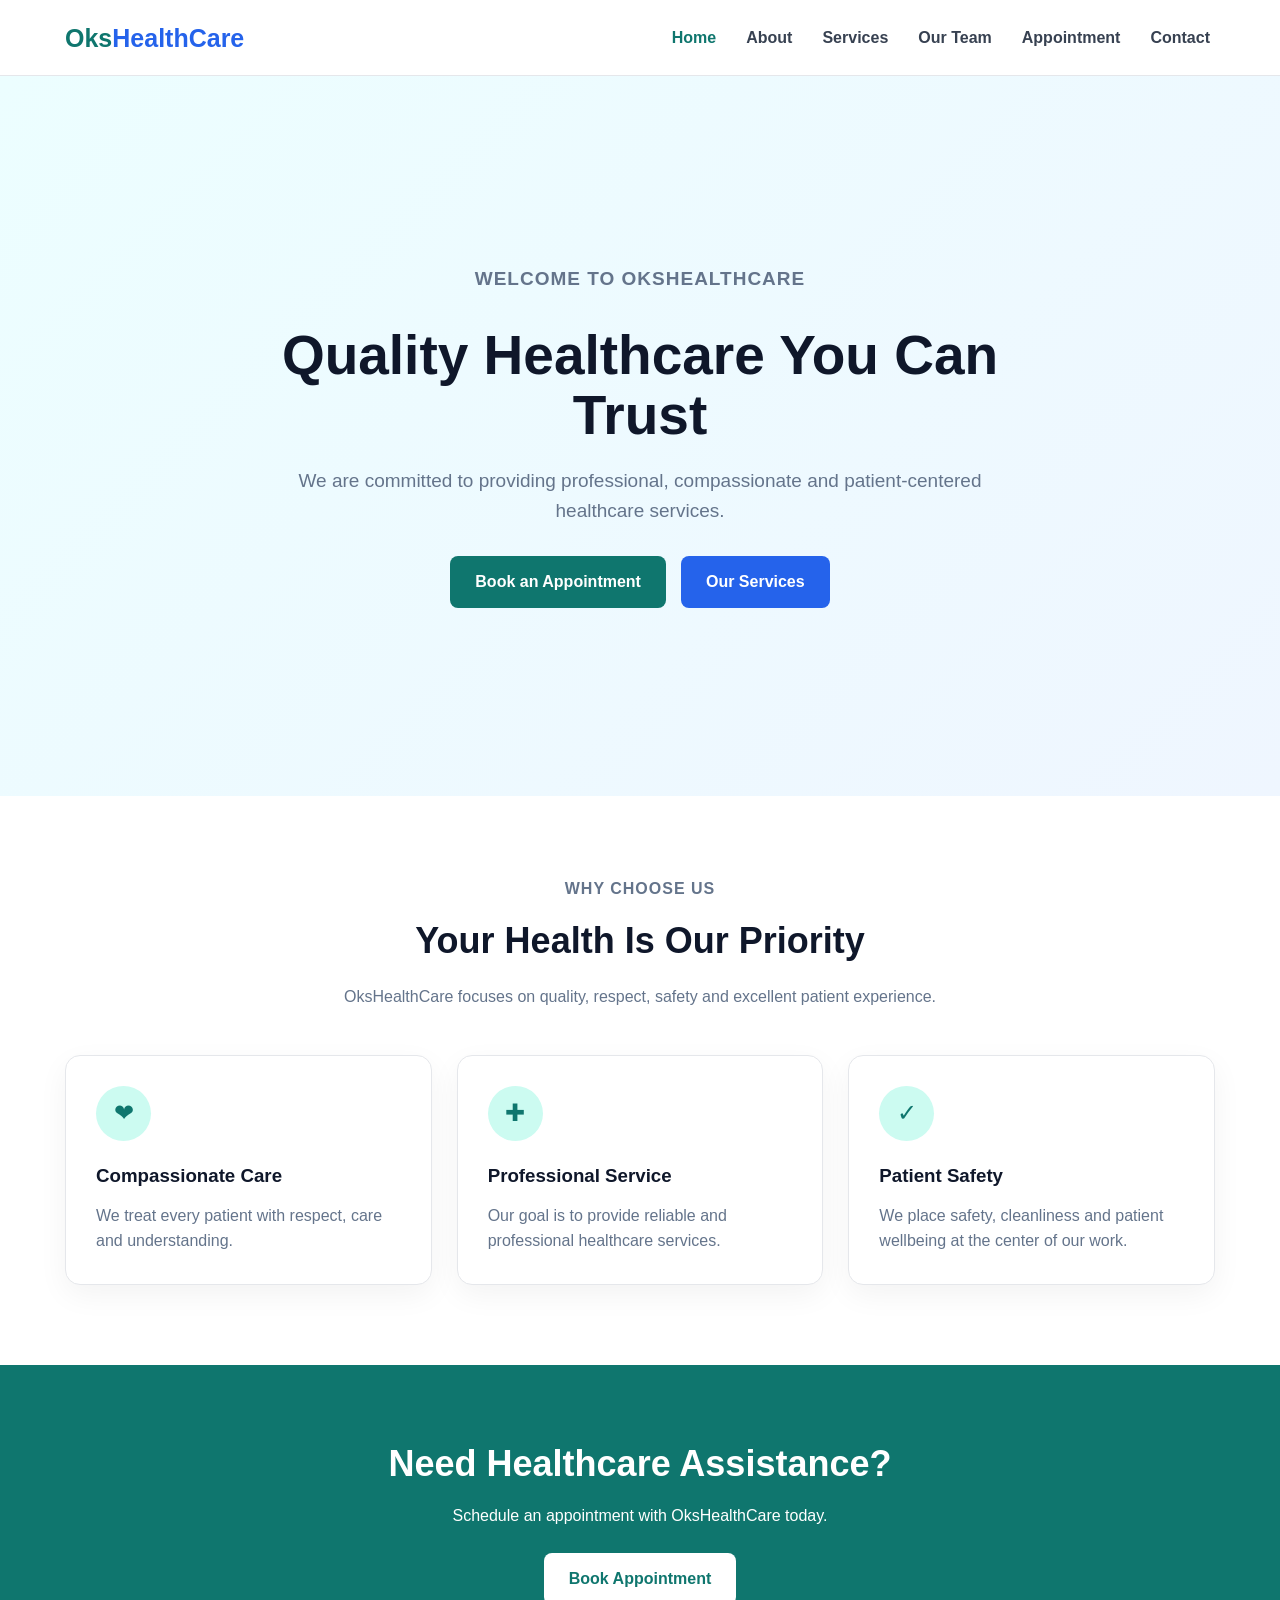
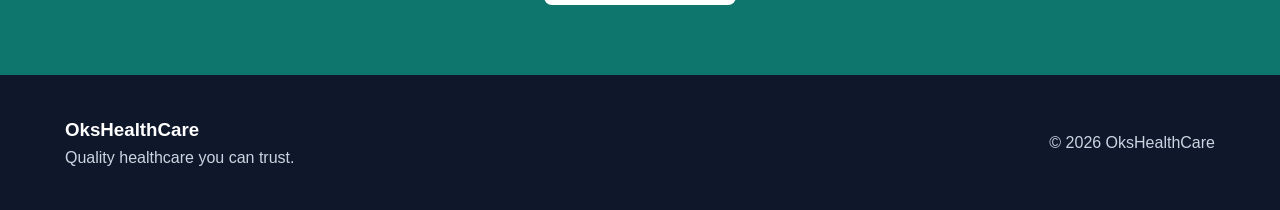
==== index.html @ ae37cdac "Create OksHealthCare website" ====
<!DOCTYPE html>
<html lang="en">

<head>
    <meta charset="UTF-8">

    <meta name="viewport"
          content="width=device-width, initial-scale=1.0">

    <title>OksHealthCare | Home</title>

    <meta name="description"
          content="OksHealthCare provides professional and compassionate healthcare services.">

    <link rel="stylesheet"
          href="styles/styles.css">
</head>


<body>

<header class="header">

    <div class="nav-container">

        <a href="index.html"
           class="logo">

            Oks<span>HealthCare</span>

        </a>


        <button class="menu-button"
                id="menuButton">
            ☰
        </button>


        <nav id="navigation">

            <a href="index.html"
               class="active">
                Home
            </a>

            <a href="about.html">
                About
            </a>

            <a href="services.html">
                Services
            </a>

            <a href="team.html">
                Our Team
            </a>

            <a href="appointment.html">
                Appointment
            </a>

            <a href="contact.html">
                Contact
            </a>

        </nav>

    </div>

</header>


<main>

    <section class="hero">

        <div class="hero-content">

            <p class="small-title">
                Welcome to OksHealthCare
            </p>

            <h1>
                Quality Healthcare
                You Can Trust
            </h1>

            <p>
                We are committed to providing
                professional, compassionate and
                patient-centered healthcare services.
            </p>


            <div class="hero-buttons">

                <a href="appointment.html"
                   class="button primary-button">

                    Book an Appointment

                </a>


                <a href="services.html"
                   class="button secondary-button">

                    Our Services

                </a>

            </div>

        </div>

    </section>


    <section class="section">

        <div class="container">

            <div class="section-heading">

                <p class="small-title">
                    Why Choose Us
                </p>

                <h2>
                    Your Health Is Our Priority
                </h2>

                <p>
                    OksHealthCare focuses on quality,
                    respect, safety and excellent
                    patient experience.
                </p>

            </div>


            <div class="card-grid">

                <article class="card">

                    <div class="card-icon">
                        ❤
                    </div>

                    <h3>
                        Compassionate Care
                    </h3>

                    <p>
                        We treat every patient with
                        respect, care and understanding.
                    </p>

                </article>


                <article class="card">

                    <div class="card-icon">
                        ✚
                    </div>

                    <h3>
                        Professional Service
                    </h3>

                    <p>
                        Our goal is to provide reliable
                        and professional healthcare
                        services.
                    </p>

                </article>


                <article class="card">

                    <div class="card-icon">
                        ✓
                    </div>

                    <h3>
                        Patient Safety
                    </h3>

                    <p>
                        We place safety, cleanliness
                        and patient wellbeing at the
                        center of our work.
                    </p>

                </article>

            </div>

        </div>

    </section>


    <section class="cta">

        <div class="container">

            <h2>
                Need Healthcare Assistance?
            </h2>

            <p>
                Schedule an appointment with
                OksHealthCare today.
            </p>

            <a href="appointment.html"
               class="button white-button">

                Book Appointment

            </a>

        </div>

    </section>

</main>


<footer>

    <div class="container footer-content">

        <div>

            <h3>
                OksHealthCare
            </h3>

            <p>
                Quality healthcare you can trust.
            </p>

        </div>


        <div>

            <p>
                © 2026 OksHealthCare
            </p>

        </div>

    </div>

</footer>


<script src="script.js"></script>

</body>

</html>
---- styles/styles.css ----
/* ==============================
   GENERAL SETTINGS
================================ */

* {
    margin: 0;
    padding: 0;
    box-sizing: border-box;
}


html {
    scroll-behavior: smooth;
}


body {
    font-family: Arial, Helvetica, sans-serif;
    background-color: #ffffff;
    color: #1f2937;
    line-height: 1.6;
}


a {
    text-decoration: none;
}


.container {
    width: 90%;
    max-width: 1150px;
    margin: auto;
}



/* ==============================
   HEADER
================================ */

.header {
    background-color: #ffffff;

    border-bottom:
        1px solid #e5e7eb;

    position: sticky;

    top: 0;

    z-index: 1000;
}


.nav-container {
    width: 90%;

    max-width: 1150px;

    margin: auto;

    min-height: 75px;

    display: flex;

    justify-content:
        space-between;

    align-items: center;
}


.logo {
    font-size: 25px;

    font-weight: bold;

    color: #0f766e;
}


.logo span {
    color: #2563eb;
}


nav {
    display: flex;

    align-items: center;

    gap: 20px;
}


nav a {
    color: #374151;

    font-weight: 600;

    padding:
        10px 5px;
}


nav a:hover {
    color: #0f766e;
}


nav a.active {
    color: #0f766e;
}



/* ==============================
   MOBILE MENU BUTTON
================================ */

.menu-button {
    display: none;

    border: none;

    background: none;

    font-size: 28px;

    cursor: pointer;

    color: #0f766e;
}



/* ==============================
   HERO SECTION
================================ */

.hero {
    min-height: 80vh;

    display: flex;

    align-items: center;

    background:
        linear-gradient(
            135deg,
            #ecfeff,
            #eff6ff
        );

    padding:
        80px 5%;
}


.hero-content {
    max-width: 750px;

    margin:
        0 auto;

    text-align: center;
}


.small-title {
    color: #0f766e;

    font-weight: bold;

    margin-bottom: 10px;

    text-transform: uppercase;

    letter-spacing: 1px;
}


.hero h1 {
    font-size: 55px;

    line-height: 1.1;

    color: #0f172a;

    margin-bottom: 20px;
}


.hero p {
    font-size: 19px;

    color: #64748b;

    margin-bottom: 30px;
}


.hero-buttons {
    display: flex;

    justify-content: center;

    gap: 15px;

    flex-wrap: wrap;
}



/* ==============================
   BUTTONS
================================ */

.button {
    display: inline-block;

    padding:
        13px 25px;

    border-radius: 8px;

    font-weight: bold;

    border: none;

    cursor: pointer;

    font-size: 16px;
}


.primary-button {
    background-color:
        #0f766e;

    color: white;
}


.primary-button:hover {
    background-color:
        #115e59;
}


.secondary-button {
    background-color:
        #2563eb;

    color: white;
}


.secondary-button:hover {
    background-color:
        #1d4ed8;
}


.white-button {
    background-color:
        white;

    color: #0f766e;
}



/* ==============================
   GENERAL SECTIONS
================================ */

.section {
    padding:
        80px 0;
}


.light-section {
    background-color:
        #f8fafc;
}


.section-heading {
    text-align: center;

    max-width: 700px;

    margin:
        0 auto 45px;
}


.section-heading h2 {
    font-size: 36px;

    margin-bottom: 15px;

    color: #0f172a;
}


.section-heading p {
    color: #64748b;
}



/* ==============================
   CARDS
================================ */

.card-grid {
    display: grid;

    grid-template-columns:
        repeat(3, 1fr);

    gap: 25px;
}


.card {
    background:
        #ffffff;

    padding: 30px;

    border-radius: 15px;

    border:
        1px solid #e5e7eb;

    box-shadow:
        0 10px 30px
        rgba(0, 0, 0, 0.05);
}


.card:hover {
    transform:
        translateY(-5px);

    transition:
        0.3s;
}


.card h3 {
    margin-bottom:
        12px;

    color:
        #0f172a;
}


.card p {
    color:
        #64748b;
}


.card-icon {
    width: 55px;

    height: 55px;

    background:
        #ccfbf1;

    color:
        #0f766e;

    border-radius:
        50%;

    display:
        flex;

    align-items:
        center;

    justify-content:
        center;

    font-size:
        24px;

    margin-bottom:
        20px;
}



/* ==============================
   PAGE BANNER
================================ */

.page-banner {
    background:
        linear-gradient(
            135deg,
            #0f766e,
            #2563eb
        );

    color: white;

    padding:
        90px 0;

    text-align:
        center;
}


.page-banner h1 {
    font-size:
        45px;

    margin-bottom:
        10px;
}


.page-banner p {
    font-size:
        18px;
}



/* ==============================
   ABOUT PAGE
================================ */

.about-grid {
    display: grid;

    grid-template-columns:
        1fr 1fr;

    gap: 50px;

    align-items:
        center;
}


.about-grid h2 {
    font-size:
        38px;

    margin-bottom:
        20px;
}


.about-grid p {
    margin-bottom:
        18px;

    color:
        #64748b;
}


.info-box {
    background:
        #f0fdfa;

    padding:
        35px;

    border-radius:
        15px;
}


.info-box h3 {
    color:
        #0f766e;

    margin-bottom:
        8px;
}



/* ==============================
   TEAM PAGE
================================ */

.team-card {
    text-align:
        center;
}


.team-photo {
    width:
        100px;

    height:
        100px;

    margin:
        0 auto 20px;

    border-radius:
        50%;

    background:
        #e0f2fe;

    display:
        flex;

    align-items:
        center;

    justify-content:
        center;

    font-size:
        45px;
}


.job-title {
    color:
        #0f766e !important;

    font-weight:
        bold;
}



/* ==============================
   APPOINTMENT FORM
================================ */

.form-container {
    max-width:
        700px;
}


form {
    background:
        white;

    padding:
        35px;

    border-radius:
        15px;

    border:
        1px solid #e5e7eb;

    box-shadow:
        0 10px 30px
        rgba(0,0,0,0.05);
}


.form-group {
    margin-bottom:
        20px;
}


.form-group label {
    display:
        block;

    margin-bottom:
        8px;

    font-weight:
        bold;
}


.form-group input,
.form-group select {

    width:
        100%;

    padding:
        13px;

    border:
        1px solid #d1d5db;

    border-radius:
        7px;

    font-size:
        16px;
}


.form-group input:focus,
.form-group select:focus {

    outline:
        2px solid #99f6e4;

    border-color:
        #0f766e;
}


.form-message {
    margin-top:
        20px;

    font-weight:
        bold;

    color:
        #0f766e;
}


.privacy-note {
    background:
        #fefce8;

    border:
        1px solid #fde68a;

    padding:
        20px;

    border-radius:
        10px;

    margin-top:
        25px;
}



/* ==============================
   CONTACT PAGE
================================ */

.contact-grid {
    display:
        grid;

    grid-template-columns:
        repeat(2, 1fr);

    gap:
        20px;
}


.contact-card {
    background:
        #f8fafc;

    padding:
        30px;

    border-radius:
        15px;

    border:
        1px solid #e5e7eb;
}


.contact-card h3 {
    color:
        #0f766e;

    margin-bottom:
        10px;
}



/* ==============================
   CALL TO ACTION
================================ */

.cta {
    background:
        #0f766e;

    color:
        white;

    text-align:
        center;

    padding:
        70px 20px;
}


.cta h2 {
    font-size:
        36px;

    margin-bottom:
        10px;
}


.cta p {
    margin-bottom:
        25px;
}



/* ==============================
   FOOTER
================================ */

footer {
    background:
        #0f172a;

    color:
        white;

    padding:
        40px 0;
}


.footer-content {
    display:
        flex;

    justify-content:
        space-between;

    align-items:
        center;

    gap:
        20px;
}


footer p {
    color:
        #cbd5e1;
}



/* ==============================
   TABLET
================================ */

@media
(max-width: 900px) {

    .card-grid {
        grid-template-columns:
            repeat(2, 1fr);
    }


    .about-grid {
        grid-template-columns:
            1fr;
    }


    .hero h1 {
        font-size:
            45px;
    }

}



/* ==============================
   MOBILE PHONE
================================ */

@media
(max-width: 700px) {

    .menu-button {
        display:
            block;
    }


    nav {
        display:
            none;

        position:
            absolute;

        top:
            75px;

        left:
            0;

        width:
            100%;

        background:
            white;

        flex-direction:
            column;

        padding:
            20px;

        border-bottom:
            1px solid #e5e7eb;
    }


    nav.show {
        display:
            flex;
    }


    nav a {
        width:
            100%;

        text-align:
            center;

        padding:
            12px;
    }


    .hero {
        min-height:
            70vh;

        padding:
            60px 20px;
    }


    .hero h1 {
        font-size:
            36px;
    }


    .hero p {
        font-size:
            17px;
    }


    .page-banner {
        padding:
            60px 20px;
    }


    .page-banner h1 {
        font-size:
            34px;
    }


    .card-grid {
        grid-template-columns:
            1fr;
    }


    .contact-grid {
        grid-template-columns:
            1fr;
    }


    .section {
        padding:
            55px 0;
    }


    .section-heading h2 {
        font-size:
            30px;
    }


    .footer-content {
        flex-direction:
            column;

        text-align:
            center;
    }


    form {
        padding:
            22px;
    }

}
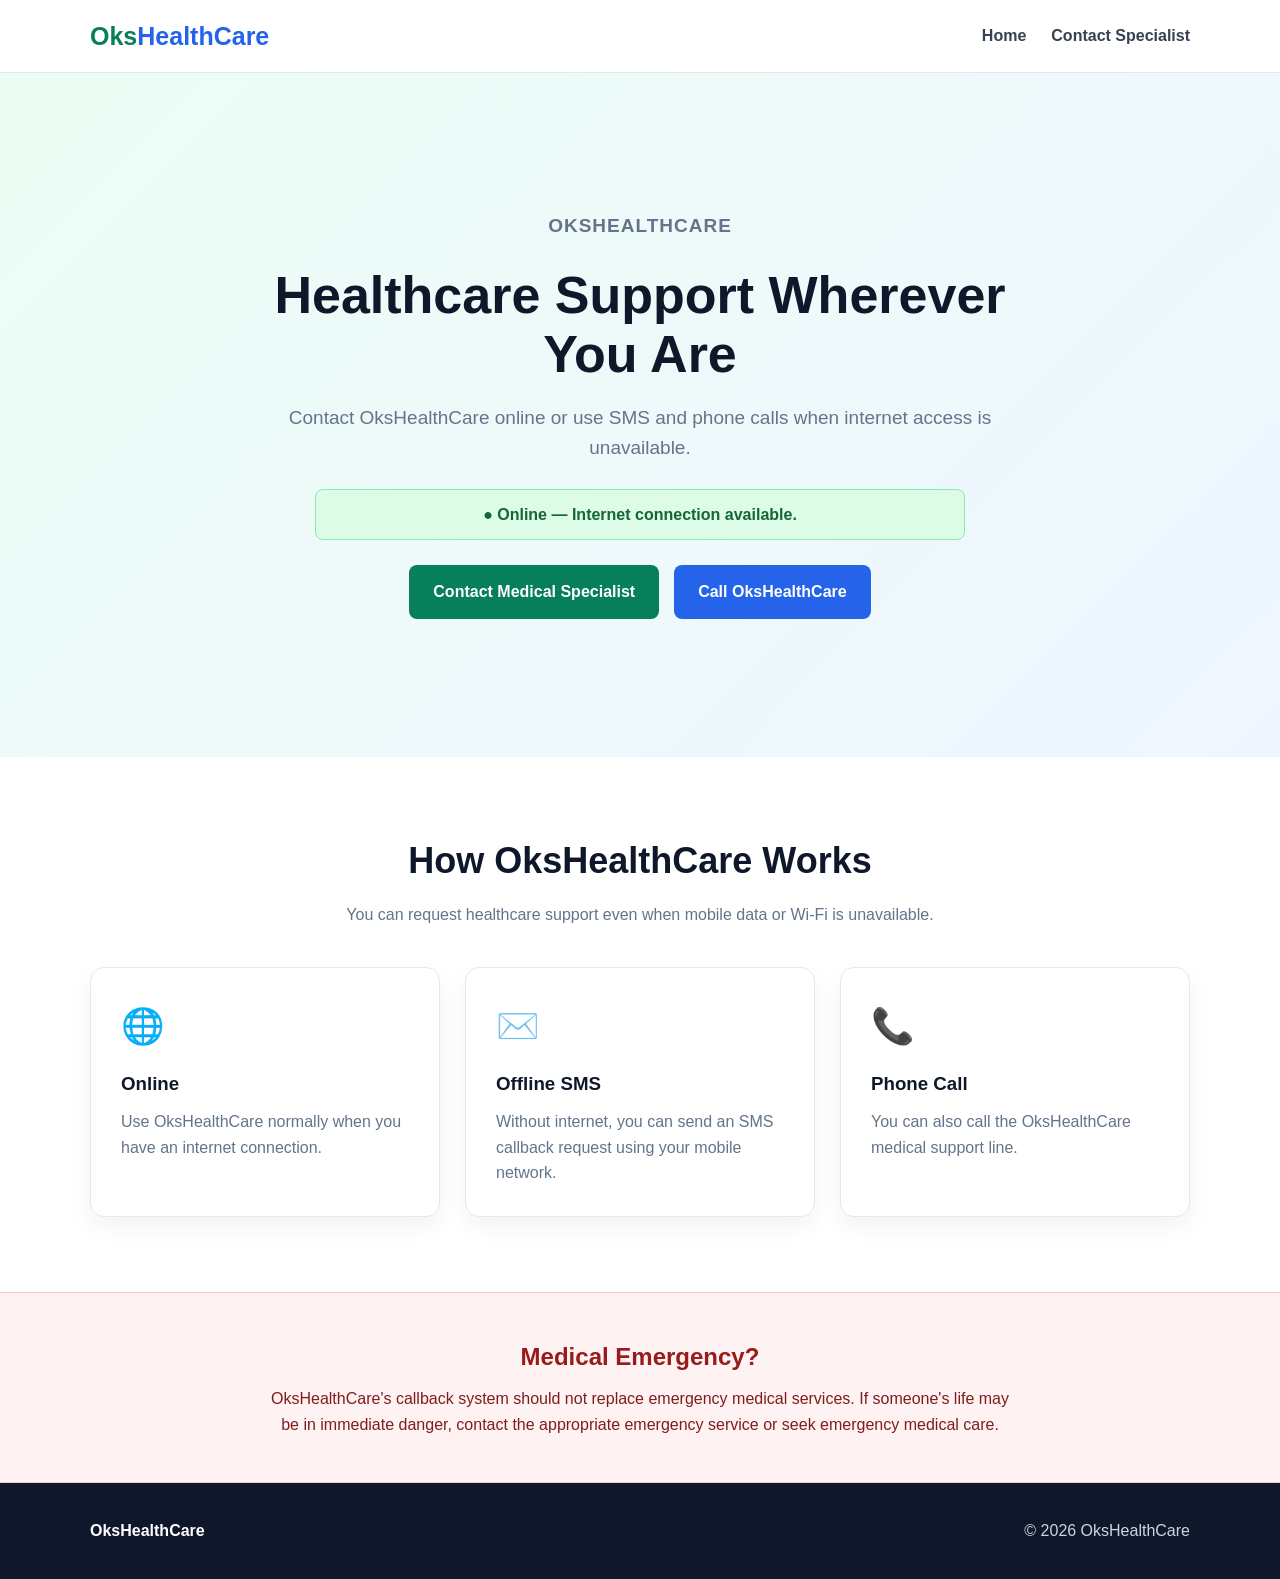
==== commit e00cc812: "Add OksHealthCare offline communication" ====
--- a/index.html
+++ b/index.html
@@ -7,13 +7,19 @@
     <meta name="viewport"
           content="width=device-width, initial-scale=1.0">
 
-    <title>OksHealthCare | Home</title>
+    <title>OksHealthCare</title>
 
     <meta name="description"
-          content="OksHealthCare provides professional and compassionate healthcare services.">
+          content="OksHealthCare - Healthcare support online and offline.">
+
+    <meta name="theme-color"
+          content="#087f5b">
 
     <link rel="stylesheet"
-          href="styles/styles.css">
+          href="/css/styles.css">
+
+    <link rel="manifest"
+          href="manifest.webmanifest">
 </head>
 
 
@@ -23,47 +29,33 @@
 
     <div class="nav-container">
 
-        <a href="index.html"
-           class="logo">
+        <a class="logo"
+           href="./index.html">
 
             Oks<span>HealthCare</span>
 
         </a>
 
 
-        <button class="menu-button"
-                id="menuButton">
+        <button id="menuButton"
+                class="menu-button"
+                aria-label="Open menu">
+
             ☰
+
         </button>
 
 
         <nav id="navigation">
 
-            <a href="index.html"
-               class="active">
+            <a href="./index.html">
                 Home
             </a>
 
-            <a href="about.html">
-                About
+            <a href="./specialist.html">
+                Contact Specialist
             </a>
 
-            <a href="services.html">
-                Services
-            </a>
-
-            <a href="team.html">
-                Our Team
-            </a>
-
-            <a href="appointment.html">
-                Appointment
-            </a>
-
-            <a href="contact.html">
-                Contact
-            </a>
-
         </nav>
 
     </div>
@@ -75,38 +67,46 @@
 
     <section class="hero">
 
-        <div class="hero-content">
+        <div class="container hero-content">
 
             <p class="small-title">
-                Welcome to OksHealthCare
+                OksHealthCare
             </p>
 
             <h1>
-                Quality Healthcare
-                You Can Trust
+                Healthcare Support
+                Wherever You Are
             </h1>
 
             <p>
-                We are committed to providing
-                professional, compassionate and
-                patient-centered healthcare services.
+                Contact OksHealthCare online or use
+                SMS and phone calls when internet
+                access is unavailable.
             </p>
 
 
+            <div id="connectionStatus"
+                 class="connection-status">
+
+                Checking connection...
+
+            </div>
+
+
             <div class="hero-buttons">
 
-                <a href="appointment.html"
+                <a href="./specialist.html"
                    class="button primary-button">
 
-                    Book an Appointment
+                    Contact Medical Specialist
 
                 </a>
 
 
-                <a href="services.html"
+                <a href="tel:+233559202450"
                    class="button secondary-button">
 
-                    Our Services
+                    Call OksHealthCare
 
                 </a>
 
@@ -123,20 +123,15 @@
 
             <div class="section-heading">
 
-                <p class="small-title">
-                    Why Choose Us
+                <h2>
+                    How OksHealthCare Works
+                </h2>
+
+                <p>
+                    You can request healthcare support
+                    even when mobile data or Wi-Fi is unavailable.
                 </p>
 
-                <h2>
-                    Your Health Is Our Priority
-                </h2>
-
-                <p>
-                    OksHealthCare focuses on quality,
-                    respect, safety and excellent
-                    patient experience.
-                </p>
-
             </div>
 
 
@@ -144,17 +139,17 @@
 
                 <article class="card">
 
-                    <div class="card-icon">
-                        ❤
+                    <div class="icon">
+                        🌐
                     </div>
 
                     <h3>
-                        Compassionate Care
+                        Online
                     </h3>
 
                     <p>
-                        We treat every patient with
-                        respect, care and understanding.
+                        Use OksHealthCare normally when
+                        you have an internet connection.
                     </p>
 
                 </article>
@@ -162,18 +157,18 @@
 
                 <article class="card">
 
-                    <div class="card-icon">
-                        ✚
+                    <div class="icon">
+                        ✉️
                     </div>
 
                     <h3>
-                        Professional Service
+                        Offline SMS
                     </h3>
 
                     <p>
-                        Our goal is to provide reliable
-                        and professional healthcare
-                        services.
+                        Without internet, you can send
+                        an SMS callback request using
+                        your mobile network.
                     </p>
 
                 </article>
@@ -181,18 +176,17 @@
 
                 <article class="card">
 
-                    <div class="card-icon">
-                        ✓
+                    <div class="icon">
+                        📞
                     </div>
 
                     <h3>
-                        Patient Safety
+                        Phone Call
                     </h3>
 
                     <p>
-                        We place safety, cleanliness
-                        and patient wellbeing at the
-                        center of our work.
+                        You can also call the
+                        OksHealthCare medical support line.
                     </p>
 
                 </article>
@@ -204,26 +198,22 @@
     </section>
 
 
-    <section class="cta">
+    <section class="emergency-section">
 
         <div class="container">
 
             <h2>
-                Need Healthcare Assistance?
+                Medical Emergency?
             </h2>
 
             <p>
-                Schedule an appointment with
-                OksHealthCare today.
+                OksHealthCare's callback system should not
+                replace emergency medical services.
+                If someone's life may be in immediate danger,
+                contact the appropriate emergency service
+                or seek emergency medical care.
             </p>
 
-            <a href="appointment.html"
-               class="button white-button">
-
-                Book Appointment
-
-            </a>
-
         </div>
 
     </section>
@@ -235,34 +225,20 @@
 
     <div class="container footer-content">
 
-        <div>
-
-            <h3>
-                OksHealthCare
-            </h3>
-
-            <p>
-                Quality healthcare you can trust.
-            </p>
-
-        </div>
-
-
-        <div>
-
-            <p>
-                © 2026 OksHealthCare
-            </p>
-
-        </div>
+        <strong>
+            OksHealthCare
+        </strong>
+
+        <p>
+            © 2026 OksHealthCare
+        </p>
 
     </div>
 
 </footer>
 
 
-<script src="script.js"></script>
+<script src="./app.js"></script>
 
 </body>
-
 </html>
--- a/css/styles.css
+++ b/css/styles.css
@@ -0,0 +1,834 @@
+/* ==================================
+   GENERAL
+================================== */
+
+* {
+    margin: 0;
+    padding: 0;
+    box-sizing: border-box;
+}
+
+
+html {
+    scroll-behavior: smooth;
+}
+
+
+body {
+    font-family:
+        Arial,
+        Helvetica,
+        sans-serif;
+
+    background: #ffffff;
+
+    color: #1f2937;
+
+    line-height: 1.6;
+}
+
+
+a {
+    text-decoration: none;
+}
+
+
+.container {
+    width: 90%;
+
+    max-width: 1100px;
+
+    margin: auto;
+}
+
+
+
+/* ==================================
+   HEADER
+================================== */
+
+.header {
+    background: white;
+
+    border-bottom:
+        1px solid #e5e7eb;
+
+    position: sticky;
+
+    top: 0;
+
+    z-index: 1000;
+}
+
+
+.nav-container {
+    width: 90%;
+
+    max-width: 1100px;
+
+    margin: auto;
+
+    min-height: 72px;
+
+    display: flex;
+
+    align-items: center;
+
+    justify-content:
+        space-between;
+}
+
+
+.logo {
+    color: #087f5b;
+
+    font-size: 25px;
+
+    font-weight: bold;
+}
+
+
+.logo span {
+    color: #2563eb;
+}
+
+
+nav {
+    display: flex;
+
+    gap: 25px;
+
+    align-items: center;
+}
+
+
+nav a {
+    color: #374151;
+
+    font-weight: bold;
+}
+
+
+nav a:hover {
+    color: #087f5b;
+}
+
+
+.menu-button {
+    display: none;
+
+    border: none;
+
+    background: transparent;
+
+    color: #087f5b;
+
+    font-size: 28px;
+
+    cursor: pointer;
+}
+
+
+
+/* ==================================
+   HERO
+================================== */
+
+.hero {
+    min-height: 76vh;
+
+    display: flex;
+
+    align-items: center;
+
+    background:
+        linear-gradient(
+            135deg,
+            #ecfdf5,
+            #eff6ff
+        );
+
+    padding:
+        80px 0;
+}
+
+
+.hero-content {
+    text-align: center;
+
+    max-width: 800px;
+}
+
+
+.small-title {
+    color: #087f5b;
+
+    text-transform: uppercase;
+
+    font-weight: bold;
+
+    letter-spacing: 1px;
+
+    margin-bottom: 10px;
+}
+
+
+.hero h1 {
+    color: #0f172a;
+
+    font-size: 52px;
+
+    line-height: 1.12;
+
+    margin-bottom: 20px;
+}
+
+
+.hero p {
+    color: #64748b;
+
+    font-size: 19px;
+
+    margin-bottom: 25px;
+}
+
+
+.hero-buttons {
+    display: flex;
+
+    justify-content: center;
+
+    gap: 15px;
+
+    flex-wrap: wrap;
+
+    margin-top: 25px;
+}
+
+
+
+/* ==================================
+   BUTTONS
+================================== */
+
+.button {
+    display: inline-block;
+
+    padding:
+        14px 24px;
+
+    border-radius: 8px;
+
+    font-size: 16px;
+
+    font-weight: bold;
+
+    border: none;
+
+    cursor: pointer;
+
+    text-align: center;
+}
+
+
+.primary-button {
+    background: #087f5b;
+
+    color: white;
+}
+
+
+.primary-button:hover {
+    background: #066649;
+}
+
+
+.secondary-button {
+    background: #2563eb;
+
+    color: white;
+}
+
+
+.secondary-button:hover {
+    background: #1d4ed8;
+}
+
+
+.full-button {
+    width: 100%;
+}
+
+
+
+/* ==================================
+   CONNECTION STATUS
+================================== */
+
+.connection-status {
+    border-radius: 8px;
+
+    padding: 12px 16px;
+
+    margin:
+        20px auto;
+
+    max-width: 650px;
+
+    font-weight: bold;
+}
+
+
+.connection-status.online {
+    background: #dcfce7;
+
+    border:
+        1px solid #86efac;
+
+    color: #166534;
+}
+
+
+.connection-status.offline {
+    background: #ffedd5;
+
+    border:
+        1px solid #fdba74;
+
+    color: #9a3412;
+}
+
+
+
+/* ==================================
+   SECTIONS
+================================== */
+
+.section {
+    padding:
+        75px 0;
+}
+
+
+.section-heading {
+    text-align: center;
+
+    max-width: 700px;
+
+    margin:
+        0 auto 40px;
+}
+
+
+.section-heading h2 {
+    font-size: 36px;
+
+    color: #0f172a;
+
+    margin-bottom: 12px;
+}
+
+
+.section-heading p {
+    color: #64748b;
+}
+
+
+
+/* ==================================
+   CARDS
+================================== */
+
+.card-grid {
+    display: grid;
+
+    grid-template-columns:
+        repeat(3, 1fr);
+
+    gap: 25px;
+}
+
+
+.card {
+    border:
+        1px solid #e5e7eb;
+
+    border-radius: 14px;
+
+    padding: 30px;
+
+    background: white;
+
+    box-shadow:
+        0 10px 25px
+        rgba(0,0,0,0.05);
+}
+
+
+.card h3 {
+    color: #0f172a;
+
+    margin-bottom: 10px;
+}
+
+
+.card p {
+    color: #64748b;
+}
+
+
+.icon {
+    font-size: 35px;
+
+    margin-bottom: 15px;
+}
+
+
+
+/* ==================================
+   PAGE BANNER
+================================== */
+
+.page-banner {
+    background:
+        linear-gradient(
+            135deg,
+            #087f5b,
+            #2563eb
+        );
+
+    color: white;
+
+    padding:
+        70px 20px;
+
+    text-align: center;
+}
+
+
+.page-banner h1 {
+    font-size: 42px;
+
+    margin-bottom: 10px;
+}
+
+
+
+/* ==================================
+   FORM
+================================== */
+
+.form-container {
+    max-width: 720px;
+}
+
+
+.specialist-card {
+    border:
+        1px solid #e5e7eb;
+
+    border-radius: 15px;
+
+    padding: 35px;
+
+    box-shadow:
+        0 10px 30px
+        rgba(0,0,0,0.06);
+}
+
+
+.specialist-card h2 {
+    margin-bottom: 8px;
+
+    color: #0f172a;
+}
+
+
+.intro-text {
+    color: #64748b;
+
+    margin-bottom: 25px;
+}
+
+
+.form-group {
+    margin-bottom: 20px;
+}
+
+
+.form-group label {
+    display: block;
+
+    font-weight: bold;
+
+    margin-bottom: 7px;
+}
+
+
+.form-group input,
+.form-group select {
+
+    width: 100%;
+
+    padding: 13px;
+
+    border:
+        1px solid #cbd5e1;
+
+    border-radius: 7px;
+
+    font-size: 16px;
+
+    background: white;
+}
+
+
+.form-group input:focus,
+.form-group select:focus {
+
+    outline:
+        2px solid #a7f3d0;
+
+    border-color: #087f5b;
+}
+
+
+.safe-message {
+    margin-top: 20px;
+
+    background: #fefce8;
+
+    border:
+        1px solid #fde68a;
+
+    padding: 15px;
+
+    border-radius: 8px;
+
+    color: #854d0e;
+}
+
+
+
+/* ==================================
+   ALTERNATIVE CONTACT
+================================== */
+
+.alternative-contact {
+    margin-top: 35px;
+}
+
+
+.alternative-contact h2 {
+    margin-bottom: 20px;
+}
+
+
+.contact-button {
+    display: flex;
+
+    align-items: center;
+
+    gap: 18px;
+
+    border:
+        1px solid #e5e7eb;
+
+    padding: 20px;
+
+    margin-bottom: 15px;
+
+    border-radius: 12px;
+
+    color: #1f2937;
+
+    background: #f8fafc;
+}
+
+
+.contact-button:hover {
+    border-color: #087f5b;
+
+    background: #ecfdf5;
+}
+
+
+.contact-button span {
+    font-size: 30px;
+}
+
+
+.contact-button div {
+    display: flex;
+
+    flex-direction: column;
+}
+
+
+.contact-button small {
+    margin-top: 4px;
+
+    color: #64748b;
+}
+
+
+
+/* ==================================
+   PRIVACY
+================================== */
+
+.privacy-box {
+    margin-top: 25px;
+
+    background: #eff6ff;
+
+    border:
+        1px solid #bfdbfe;
+
+    border-radius: 10px;
+
+    padding: 20px;
+}
+
+
+.privacy-box strong {
+    color: #1e40af;
+}
+
+
+.privacy-box p {
+    margin-top: 5px;
+
+    color: #475569;
+}
+
+
+
+/* ==================================
+   EMERGENCY
+================================== */
+
+.emergency-section {
+    background: #fef2f2;
+
+    border-top:
+        1px solid #fecaca;
+
+    border-bottom:
+        1px solid #fecaca;
+
+    padding:
+        45px 0;
+
+    text-align: center;
+}
+
+
+.emergency-section h2 {
+    color: #991b1b;
+
+    margin-bottom: 10px;
+}
+
+
+.emergency-section p {
+    color: #7f1d1d;
+
+    max-width: 750px;
+
+    margin: auto;
+}
+
+
+
+/* ==================================
+   OFFLINE PAGE
+================================== */
+
+.offline-page {
+    min-height: 100vh;
+
+    display: flex;
+
+    align-items: center;
+
+    justify-content: center;
+
+    padding: 20px;
+
+    background:
+        linear-gradient(
+            135deg,
+            #ecfdf5,
+            #eff6ff
+        );
+}
+
+
+.offline-card {
+    max-width: 550px;
+
+    background: white;
+
+    border-radius: 16px;
+
+    padding: 40px;
+
+    text-align: center;
+
+    box-shadow:
+        0 10px 35px
+        rgba(0,0,0,0.08);
+}
+
+
+.offline-card h1 {
+    margin-bottom: 15px;
+}
+
+
+.offline-card p {
+    color: #64748b;
+
+    margin-bottom: 25px;
+}
+
+
+.offline-card .button {
+    margin: 5px;
+}
+
+
+.large-icon {
+    font-size: 55px;
+
+    margin-bottom: 15px;
+}
+
+
+
+/* ==================================
+   FOOTER
+================================== */
+
+footer {
+    background: #0f172a;
+
+    color: white;
+
+    padding: 35px 0;
+}
+
+
+.footer-content {
+    display: flex;
+
+    justify-content:
+        space-between;
+
+    align-items: center;
+
+    gap: 20px;
+}
+
+
+.footer-content p {
+    color: #cbd5e1;
+}
+
+
+
+/* ==================================
+   TABLET
+================================== */
+
+@media (max-width: 900px) {
+
+    .card-grid {
+        grid-template-columns:
+            1fr 1fr;
+    }
+
+}
+
+
+
+/* ==================================
+   MOBILE
+================================== */
+
+@media (max-width: 700px) {
+
+    .menu-button {
+        display: block;
+    }
+
+
+    nav {
+        display: none;
+
+        position: absolute;
+
+        left: 0;
+
+        top: 72px;
+
+        width: 100%;
+
+        flex-direction: column;
+
+        background: white;
+
+        padding: 20px;
+
+        border-bottom:
+            1px solid #e5e7eb;
+    }
+
+
+    nav.show {
+        display: flex;
+    }
+
+
+    .hero {
+        min-height: 70vh;
+
+        padding:
+            55px 0;
+    }
+
+
+    .hero h1 {
+        font-size: 36px;
+    }
+
+
+    .hero p {
+        font-size: 17px;
+    }
+
+
+    .card-grid {
+        grid-template-columns:
+            1fr;
+    }
+
+
+    .page-banner h1 {
+        font-size: 32px;
+    }
+
+
+    .specialist-card {
+        padding: 22px;
+    }
+
+
+    .footer-content {
+        flex-direction: column;
+
+        text-align: center;
+    }
+
+}
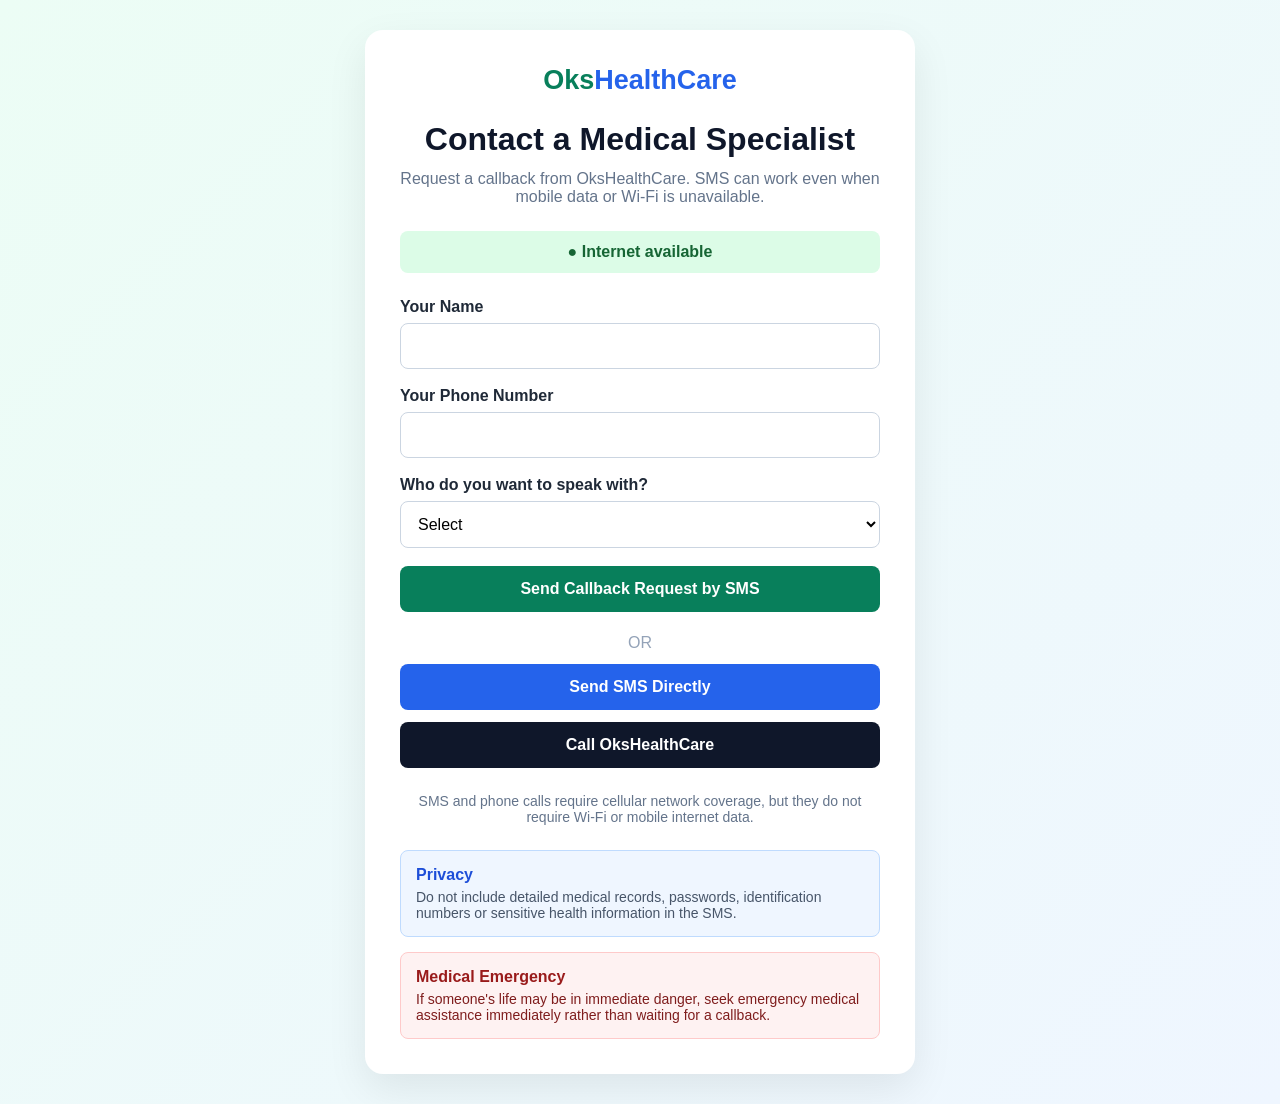
==== commit 7e3ad6f4: "new commit sms" ====
--- a/index.html
+++ b/index.html
@@ -10,235 +10,200 @@
     <title>OksHealthCare</title>
 
     <meta name="description"
-          content="OksHealthCare - Healthcare support online and offline.">
+          content="Contact an OksHealthCare medical specialist by SMS or phone call.">
 
     <meta name="theme-color"
           content="#087f5b">
 
     <link rel="stylesheet"
-          href="/css/styles.css">
+          href="./css/styles.css">
 
     <link rel="manifest"
-          href="manifest.webmanifest">
+          href="./manifest.webmanifest">
 </head>
 
 
 <body>
 
-<header class="header">
-
-    <div class="nav-container">
-
-        <a class="logo"
-           href="./index.html">
-
+<main class="main">
+
+    <section class="contact-card">
+
+        <div class="logo">
             Oks<span>HealthCare</span>
+        </div>
+
+        <h1>
+            Contact a Medical Specialist
+        </h1>
+
+        <p class="description">
+            Request a callback from OksHealthCare.
+            SMS can work even when mobile data or Wi-Fi
+            is unavailable.
+        </p>
+
+
+        <!-- INTERNET STATUS -->
+
+        <div id="connectionStatus"
+             class="connection-status">
+
+            Checking connection...
+
+        </div>
+
+
+        <!-- CALLBACK FORM -->
+
+        <form id="specialistForm">
+
+            <div class="form-group">
+
+                <label for="patientName">
+                    Your Name
+                </label>
+
+                <input
+                    type="text"
+                    id="patientName"
+                    autocomplete="name"
+                    required
+                >
+
+            </div>
+
+
+            <div class="form-group">
+
+                <label for="patientPhone">
+                    Your Phone Number
+                </label>
+
+                <input
+                    type="tel"
+                    id="patientPhone"
+                    autocomplete="tel"
+                    required
+                >
+
+            </div>
+
+
+            <div class="form-group">
+
+                <label for="specialistType">
+                    Who do you want to speak with?
+                </label>
+
+                <select id="specialistType"
+                        required>
+
+                    <option value="">
+                        Select
+                    </option>
+
+                    <option value="Doctor">
+                        Doctor
+                    </option>
+
+                    <option value="Nurse">
+                        Nurse
+                    </option>
+
+                    <option value="Medical Specialist">
+                        Medical Specialist
+                    </option>
+
+                </select>
+
+            </div>
+
+
+            <button
+                type="submit"
+                class="button sms-button">
+
+                Send Callback Request by SMS
+
+            </button>
+
+        </form>
+
+
+        <div class="divider">
+            OR
+        </div>
+
+
+        <!-- DIRECT SMS -->
+
+        <a id="directSmsButton"
+           href="#"
+           class="button secondary-button">
+
+            Send SMS Directly
 
         </a>
 
 
-        <button id="menuButton"
-                class="menu-button"
-                aria-label="Open menu">
-
-            ☰
-
-        </button>
-
-
-        <nav id="navigation">
-
-            <a href="./index.html">
-                Home
-            </a>
-
-            <a href="./specialist.html">
-                Contact Specialist
-            </a>
-
-        </nav>
-
-    </div>
-
-</header>
-
-
-<main>
-
-    <section class="hero">
-
-        <div class="container hero-content">
-
-            <p class="small-title">
-                OksHealthCare
+        <!-- PHONE CALL -->
+
+        <a id="callButton"
+           href="#"
+           class="button call-button">
+
+            Call OksHealthCare
+
+        </a>
+
+
+        <p class="network-note">
+
+            SMS and phone calls require cellular
+            network coverage, but they do not require
+            Wi-Fi or mobile internet data.
+
+        </p>
+
+
+        <div class="privacy-note">
+
+            <strong>
+                Privacy
+            </strong>
+
+            <p>
+                Do not include detailed medical records,
+                passwords, identification numbers or
+                sensitive health information in the SMS.
             </p>
 
-            <h1>
-                Healthcare Support
-                Wherever You Are
-            </h1>
+        </div>
+
+
+        <div class="emergency-note">
+
+            <strong>
+                Medical Emergency
+            </strong>
 
             <p>
-                Contact OksHealthCare online or use
-                SMS and phone calls when internet
-                access is unavailable.
+                If someone's life may be in immediate
+                danger, seek emergency medical assistance
+                immediately rather than waiting for a
+                callback.
             </p>
 
-
-            <div id="connectionStatus"
-                 class="connection-status">
-
-                Checking connection...
-
-            </div>
-
-
-            <div class="hero-buttons">
-
-                <a href="./specialist.html"
-                   class="button primary-button">
-
-                    Contact Medical Specialist
-
-                </a>
-
-
-                <a href="tel:+233559202450"
-                   class="button secondary-button">
-
-                    Call OksHealthCare
-
-                </a>
-
-            </div>
-
         </div>
 
     </section>
 
-
-    <section class="section">
-
-        <div class="container">
-
-            <div class="section-heading">
-
-                <h2>
-                    How OksHealthCare Works
-                </h2>
-
-                <p>
-                    You can request healthcare support
-                    even when mobile data or Wi-Fi is unavailable.
-                </p>
-
-            </div>
-
-
-            <div class="card-grid">
-
-                <article class="card">
-
-                    <div class="icon">
-                        🌐
-                    </div>
-
-                    <h3>
-                        Online
-                    </h3>
-
-                    <p>
-                        Use OksHealthCare normally when
-                        you have an internet connection.
-                    </p>
-
-                </article>
-
-
-                <article class="card">
-
-                    <div class="icon">
-                        ✉️
-                    </div>
-
-                    <h3>
-                        Offline SMS
-                    </h3>
-
-                    <p>
-                        Without internet, you can send
-                        an SMS callback request using
-                        your mobile network.
-                    </p>
-
-                </article>
-
-
-                <article class="card">
-
-                    <div class="icon">
-                        📞
-                    </div>
-
-                    <h3>
-                        Phone Call
-                    </h3>
-
-                    <p>
-                        You can also call the
-                        OksHealthCare medical support line.
-                    </p>
-
-                </article>
-
-            </div>
-
-        </div>
-
-    </section>
-
-
-    <section class="emergency-section">
-
-        <div class="container">
-
-            <h2>
-                Medical Emergency?
-            </h2>
-
-            <p>
-                OksHealthCare's callback system should not
-                replace emergency medical services.
-                If someone's life may be in immediate danger,
-                contact the appropriate emergency service
-                or seek emergency medical care.
-            </p>
-
-        </div>
-
-    </section>
-
 </main>
 
 
-<footer>
-
-    <div class="container footer-content">
-
-        <strong>
-            OksHealthCare
-        </strong>
-
-        <p>
-            © 2026 OksHealthCare
-        </p>
-
-    </div>
-
-</footer>
-
-
 <script src="./app.js"></script>
 
 </body>
+
 </html>
--- a/css/styles.css
+++ b/css/styles.css
@@ -1,16 +1,7 @@
-/* ==================================
-   GENERAL
-================================== */
-
 * {
     margin: 0;
     padding: 0;
     box-sizing: border-box;
-}
-
-
-html {
-    scroll-behavior: smooth;
 }
 
 
@@ -19,127 +10,6 @@
         Arial,
         Helvetica,
         sans-serif;
-
-    background: #ffffff;
-
-    color: #1f2937;
-
-    line-height: 1.6;
-}
-
-
-a {
-    text-decoration: none;
-}
-
-
-.container {
-    width: 90%;
-
-    max-width: 1100px;
-
-    margin: auto;
-}
-
-
-
-/* ==================================
-   HEADER
-================================== */
-
-.header {
-    background: white;
-
-    border-bottom:
-        1px solid #e5e7eb;
-
-    position: sticky;
-
-    top: 0;
-
-    z-index: 1000;
-}
-
-
-.nav-container {
-    width: 90%;
-
-    max-width: 1100px;
-
-    margin: auto;
-
-    min-height: 72px;
-
-    display: flex;
-
-    align-items: center;
-
-    justify-content:
-        space-between;
-}
-
-
-.logo {
-    color: #087f5b;
-
-    font-size: 25px;
-
-    font-weight: bold;
-}
-
-
-.logo span {
-    color: #2563eb;
-}
-
-
-nav {
-    display: flex;
-
-    gap: 25px;
-
-    align-items: center;
-}
-
-
-nav a {
-    color: #374151;
-
-    font-weight: bold;
-}
-
-
-nav a:hover {
-    color: #087f5b;
-}
-
-
-.menu-button {
-    display: none;
-
-    border: none;
-
-    background: transparent;
-
-    color: #087f5b;
-
-    font-size: 28px;
-
-    cursor: pointer;
-}
-
-
-
-/* ==================================
-   HERO
-================================== */
-
-.hero {
-    min-height: 76vh;
-
-    display: flex;
-
-    align-items: center;
 
     background:
         linear-gradient(
@@ -148,74 +18,161 @@
             #eff6ff
         );
 
-    padding:
-        80px 0;
-}
-
-
-.hero-content {
-    text-align: center;
-
-    max-width: 800px;
-}
-
-
-.small-title {
+    color: #1f2937;
+
+    min-height: 100vh;
+}
+
+
+.main {
+    min-height: 100vh;
+
+    display: flex;
+
+    justify-content: center;
+
+    align-items: center;
+
+    padding: 30px 15px;
+}
+
+
+.contact-card {
+    width: 100%;
+
+    max-width: 550px;
+
+    background: white;
+
+    padding: 35px;
+
+    border-radius: 18px;
+
+    box-shadow:
+        0 15px 40px
+        rgba(0, 0, 0, 0.08);
+}
+
+
+.logo {
     color: #087f5b;
 
-    text-transform: uppercase;
+    font-size: 27px;
 
     font-weight: bold;
 
-    letter-spacing: 1px;
-
-    margin-bottom: 10px;
-}
-
-
-.hero h1 {
+    text-align: center;
+
+    margin-bottom: 25px;
+}
+
+
+.logo span {
+    color: #2563eb;
+}
+
+
+h1 {
+    text-align: center;
+
     color: #0f172a;
 
-    font-size: 52px;
-
-    line-height: 1.12;
-
-    margin-bottom: 20px;
-}
-
-
-.hero p {
+    font-size: 32px;
+
+    margin-bottom: 12px;
+}
+
+
+.description {
+    text-align: center;
+
     color: #64748b;
 
-    font-size: 19px;
-
     margin-bottom: 25px;
 }
 
 
-.hero-buttons {
-    display: flex;
-
-    justify-content: center;
-
-    gap: 15px;
-
-    flex-wrap: wrap;
-
-    margin-top: 25px;
-}
-
-
-
-/* ==================================
-   BUTTONS
-================================== */
+/* STATUS */
+
+.connection-status {
+    padding: 12px;
+
+    border-radius: 8px;
+
+    margin-bottom: 25px;
+
+    font-weight: bold;
+
+    text-align: center;
+}
+
+
+.connection-status.online {
+    background: #dcfce7;
+
+    color: #166534;
+}
+
+
+.connection-status.offline {
+    background: #ffedd5;
+
+    color: #9a3412;
+}
+
+
+/* FORM */
+
+.form-group {
+    margin-bottom: 18px;
+}
+
+
+label {
+    display: block;
+
+    font-weight: bold;
+
+    margin-bottom: 7px;
+}
+
+
+input,
+select {
+    width: 100%;
+
+    padding: 13px;
+
+    font-size: 16px;
+
+    border:
+        1px solid #cbd5e1;
+
+    border-radius: 8px;
+
+    background: white;
+}
+
+
+input:focus,
+select:focus {
+    outline:
+        2px solid #a7f3d0;
+
+    border-color: #087f5b;
+}
+
+
+/* BUTTONS */
 
 .button {
-    display: inline-block;
-
-    padding:
-        14px 24px;
+    display: block;
+
+    width: 100%;
+
+    padding: 14px;
+
+    border: none;
 
     border-radius: 8px;
 
@@ -223,22 +180,24 @@
 
     font-weight: bold;
 
-    border: none;
+    text-align: center;
+
+    text-decoration: none;
 
     cursor: pointer;
 
-    text-align: center;
-}
-
-
-.primary-button {
+    margin-top: 12px;
+}
+
+
+.sms-button {
     background: #087f5b;
 
     color: white;
 }
 
 
-.primary-button:hover {
+.sms-button:hover {
     background: #066649;
 }
 
@@ -255,329 +214,41 @@
 }
 
 
-.full-button {
-    width: 100%;
-}
-
-
-
-/* ==================================
-   CONNECTION STATUS
-================================== */
-
-.connection-status {
-    border-radius: 8px;
-
-    padding: 12px 16px;
-
-    margin:
-        20px auto;
-
-    max-width: 650px;
-
-    font-weight: bold;
-}
-
-
-.connection-status.online {
-    background: #dcfce7;
-
-    border:
-        1px solid #86efac;
-
-    color: #166534;
-}
-
-
-.connection-status.offline {
-    background: #ffedd5;
-
-    border:
-        1px solid #fdba74;
-
-    color: #9a3412;
-}
-
-
-
-/* ==================================
-   SECTIONS
-================================== */
-
-.section {
-    padding:
-        75px 0;
-}
-
-
-.section-heading {
-    text-align: center;
-
-    max-width: 700px;
-
-    margin:
-        0 auto 40px;
-}
-
-
-.section-heading h2 {
-    font-size: 36px;
-
-    color: #0f172a;
-
-    margin-bottom: 12px;
-}
-
-
-.section-heading p {
+.call-button {
+    background: #0f172a;
+
+    color: white;
+}
+
+
+.call-button:hover {
+    background: #1e293b;
+}
+
+
+.divider {
+    text-align: center;
+
+    color: #94a3b8;
+
+    margin: 22px 0 10px;
+}
+
+
+/* INFORMATION */
+
+.network-note {
+    margin-top: 25px;
+
+    text-align: center;
+
     color: #64748b;
-}
-
-
-
-/* ==================================
-   CARDS
-================================== */
-
-.card-grid {
-    display: grid;
-
-    grid-template-columns:
-        repeat(3, 1fr);
-
-    gap: 25px;
-}
-
-
-.card {
-    border:
-        1px solid #e5e7eb;
-
-    border-radius: 14px;
-
-    padding: 30px;
-
-    background: white;
-
-    box-shadow:
-        0 10px 25px
-        rgba(0,0,0,0.05);
-}
-
-
-.card h3 {
-    color: #0f172a;
-
-    margin-bottom: 10px;
-}
-
-
-.card p {
-    color: #64748b;
-}
-
-
-.icon {
-    font-size: 35px;
-
-    margin-bottom: 15px;
-}
-
-
-
-/* ==================================
-   PAGE BANNER
-================================== */
-
-.page-banner {
-    background:
-        linear-gradient(
-            135deg,
-            #087f5b,
-            #2563eb
-        );
-
-    color: white;
-
-    padding:
-        70px 20px;
-
-    text-align: center;
-}
-
-
-.page-banner h1 {
-    font-size: 42px;
-
-    margin-bottom: 10px;
-}
-
-
-
-/* ==================================
-   FORM
-================================== */
-
-.form-container {
-    max-width: 720px;
-}
-
-
-.specialist-card {
-    border:
-        1px solid #e5e7eb;
-
-    border-radius: 15px;
-
-    padding: 35px;
-
-    box-shadow:
-        0 10px 30px
-        rgba(0,0,0,0.06);
-}
-
-
-.specialist-card h2 {
-    margin-bottom: 8px;
-
-    color: #0f172a;
-}
-
-
-.intro-text {
-    color: #64748b;
-
-    margin-bottom: 25px;
-}
-
-
-.form-group {
-    margin-bottom: 20px;
-}
-
-
-.form-group label {
-    display: block;
-
-    font-weight: bold;
-
-    margin-bottom: 7px;
-}
-
-
-.form-group input,
-.form-group select {
-
-    width: 100%;
-
-    padding: 13px;
-
-    border:
-        1px solid #cbd5e1;
-
-    border-radius: 7px;
-
-    font-size: 16px;
-
-    background: white;
-}
-
-
-.form-group input:focus,
-.form-group select:focus {
-
-    outline:
-        2px solid #a7f3d0;
-
-    border-color: #087f5b;
-}
-
-
-.safe-message {
-    margin-top: 20px;
-
-    background: #fefce8;
-
-    border:
-        1px solid #fde68a;
-
-    padding: 15px;
-
-    border-radius: 8px;
-
-    color: #854d0e;
-}
-
-
-
-/* ==================================
-   ALTERNATIVE CONTACT
-================================== */
-
-.alternative-contact {
-    margin-top: 35px;
-}
-
-
-.alternative-contact h2 {
-    margin-bottom: 20px;
-}
-
-
-.contact-button {
-    display: flex;
-
-    align-items: center;
-
-    gap: 18px;
-
-    border:
-        1px solid #e5e7eb;
-
-    padding: 20px;
-
-    margin-bottom: 15px;
-
-    border-radius: 12px;
-
-    color: #1f2937;
-
-    background: #f8fafc;
-}
-
-
-.contact-button:hover {
-    border-color: #087f5b;
-
-    background: #ecfdf5;
-}
-
-
-.contact-button span {
-    font-size: 30px;
-}
-
-
-.contact-button div {
-    display: flex;
-
-    flex-direction: column;
-}
-
-
-.contact-button small {
-    margin-top: 4px;
-
-    color: #64748b;
-}
-
-
-
-/* ==================================
-   PRIVACY
-================================== */
-
-.privacy-box {
+
+    font-size: 14px;
+}
+
+
+.privacy-note {
     margin-top: 25px;
 
     background: #eff6ff;
@@ -585,250 +256,70 @@
     border:
         1px solid #bfdbfe;
 
-    border-radius: 10px;
-
-    padding: 20px;
-}
-
-
-.privacy-box strong {
-    color: #1e40af;
-}
-
-
-.privacy-box p {
+    padding: 15px;
+
+    border-radius: 8px;
+}
+
+
+.privacy-note strong {
+    color: #1d4ed8;
+}
+
+
+.privacy-note p {
     margin-top: 5px;
 
     color: #475569;
-}
-
-
-
-/* ==================================
-   EMERGENCY
-================================== */
-
-.emergency-section {
+
+    font-size: 14px;
+}
+
+
+.emergency-note {
+    margin-top: 15px;
+
     background: #fef2f2;
 
-    border-top:
+    border:
         1px solid #fecaca;
 
-    border-bottom:
-        1px solid #fecaca;
-
-    padding:
-        45px 0;
-
-    text-align: center;
-}
-
-
-.emergency-section h2 {
+    padding: 15px;
+
+    border-radius: 8px;
+}
+
+
+.emergency-note strong {
     color: #991b1b;
-
-    margin-bottom: 10px;
-}
-
-
-.emergency-section p {
+}
+
+
+.emergency-note p {
+    margin-top: 5px;
+
     color: #7f1d1d;
 
-    max-width: 750px;
-
-    margin: auto;
-}
-
-
-
-/* ==================================
-   OFFLINE PAGE
-================================== */
-
-.offline-page {
-    min-height: 100vh;
-
-    display: flex;
-
-    align-items: center;
-
-    justify-content: center;
-
-    padding: 20px;
-
-    background:
-        linear-gradient(
-            135deg,
-            #ecfdf5,
-            #eff6ff
-        );
-}
-
-
-.offline-card {
-    max-width: 550px;
-
-    background: white;
-
-    border-radius: 16px;
-
-    padding: 40px;
-
-    text-align: center;
-
-    box-shadow:
-        0 10px 35px
-        rgba(0,0,0,0.08);
-}
-
-
-.offline-card h1 {
-    margin-bottom: 15px;
-}
-
-
-.offline-card p {
-    color: #64748b;
-
-    margin-bottom: 25px;
-}
-
-
-.offline-card .button {
-    margin: 5px;
-}
-
-
-.large-icon {
-    font-size: 55px;
-
-    margin-bottom: 15px;
-}
-
-
-
-/* ==================================
-   FOOTER
-================================== */
-
-footer {
-    background: #0f172a;
-
-    color: white;
-
-    padding: 35px 0;
-}
-
-
-.footer-content {
-    display: flex;
-
-    justify-content:
-        space-between;
-
-    align-items: center;
-
-    gap: 20px;
-}
-
-
-.footer-content p {
-    color: #cbd5e1;
-}
-
-
-
-/* ==================================
-   TABLET
-================================== */
-
-@media (max-width: 900px) {
-
-    .card-grid {
-        grid-template-columns:
-            1fr 1fr;
+    font-size: 14px;
+}
+
+
+/* MOBILE */
+
+@media (max-width: 600px) {
+
+    .main {
+        padding: 15px;
     }
 
-}
-
-
-
-/* ==================================
-   MOBILE
-================================== */
-
-@media (max-width: 700px) {
-
-    .menu-button {
-        display: block;
+
+    .contact-card {
+        padding: 25px 20px;
     }
 
 
-    nav {
-        display: none;
-
-        position: absolute;
-
-        left: 0;
-
-        top: 72px;
-
-        width: 100%;
-
-        flex-direction: column;
-
-        background: white;
-
-        padding: 20px;
-
-        border-bottom:
-            1px solid #e5e7eb;
+    h1 {
+        font-size: 27px;
     }
 
-
-    nav.show {
-        display: flex;
-    }
-
-
-    .hero {
-        min-height: 70vh;
-
-        padding:
-            55px 0;
-    }
-
-
-    .hero h1 {
-        font-size: 36px;
-    }
-
-
-    .hero p {
-        font-size: 17px;
-    }
-
-
-    .card-grid {
-        grid-template-columns:
-            1fr;
-    }
-
-
-    .page-banner h1 {
-        font-size: 32px;
-    }
-
-
-    .specialist-card {
-        padding: 22px;
-    }
-
-
-    .footer-content {
-        flex-direction: column;
-
-        text-align: center;
-    }
-
 }
